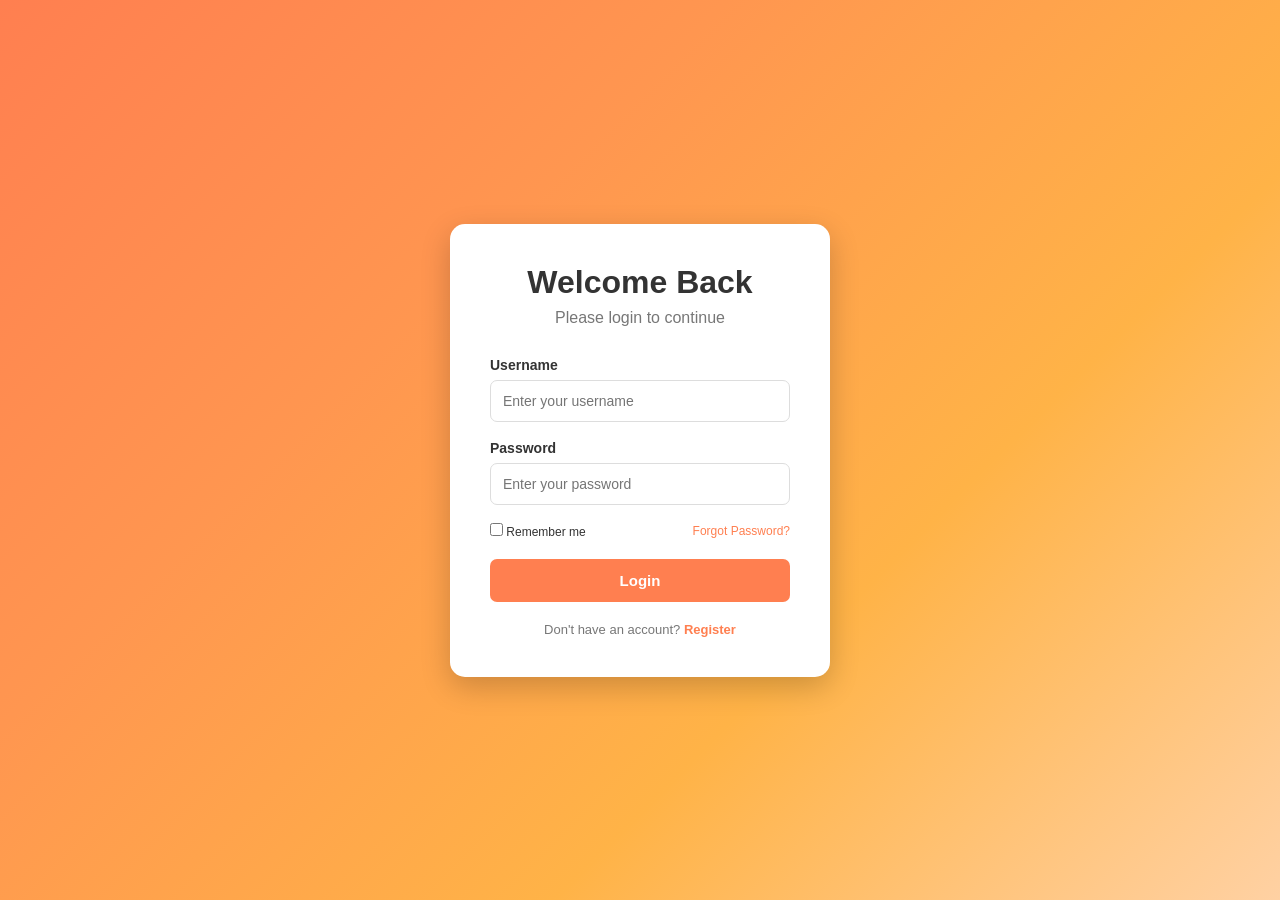
==== html/index.html @ 3bc83473 "updated" ====
<!DOCTYPE html>
<html lang="en">

<head>
    <meta charset="UTF-8">
    <meta name="viewport" content="width=device-width, initial-scale=1.0">

    <title>Login | My Portfolio</title>

    <link rel="stylesheet" href="../css/style.css">
</head>

<body class="login-page">

    <div class="login-container">

        <div class="login-box">

            <h1>Welcome Back</h1>

            <p>Please login to continue</p>

            <form action="home.html">

                <div class="input-group">

                    <label for="username">
                        Username
                    </label>

                    <input
                        type="text"
                        id="username"
                        name="username"
                        placeholder="Enter your username"
                        required
                    >

                </div>


                <div class="input-group">

                    <label for="password">
                        Password
                    </label>

                    <input
                        type="password"
                        id="password"
                        name="password"
                        placeholder="Enter your password"
                        required
                    >

                </div>


                <div class="options">

                    <label>
                        <input type="checkbox">
                        Remember me
                    </label>

                    <a href="#">
                        Forgot Password?
                    </a>

                </div>


                <button type="submit">
                    Login
                </button>


                <p class="register">
                    Don't have an account?
                    <a href="#">
                        Register
                    </a>
                </p>

            </form>

        </div>

    </div>

</body>

</html>
---- css/style.css ----
* {
    margin: 0;
    padding: 0;
    box-sizing: border-box;
}

body {
    font-family: Arial, sans-serif;
    min-height: 100vh;

    background: linear-gradient(
        135deg,
        #ff7f50,
        #ff9650,
        #ffb347,
        #ffd1a3
    );

    color: #333;
}


/* =========================
   NAVIGATION
========================= */

.navbar {
    width: 90%;
    max-width: 1100px;

    margin: auto;
    padding: 25px 0;

    display: flex;
    justify-content: space-between;
    align-items: center;
}

.logo {
    color: white;
    font-size: 24px;
}

.nav-links {
    display: flex;
    gap: 30px;

    list-style: none;
}

.nav-links a {
    color: white;

    text-decoration: none;

    font-size: 15px;

    transition: 0.3s;
}

.nav-links a:hover,
.nav-links a.active {
    border-bottom: 2px solid white;

    padding-bottom: 5px;
}


/* =========================
   LOGIN PAGE
========================= */

.login-page {
    min-height: 100vh;

    display: flex;
    justify-content: center;
    align-items: center;

    background: linear-gradient(
        135deg,
        #ff7f50,
        #ff9650,
        #ffb347,
        #ffd1a3
    );
}

.login-container {
    width: 100%;

    display: flex;
    justify-content: center;
    align-items: center;

    padding: 20px;
}

.login-box {
    width: 380px;

    background: white;

    padding: 40px;

    border-radius: 15px;

    box-shadow: 0 10px 30px rgba(0, 0, 0, 0.2);
}

.login-box h1 {
    text-align: center;

    color: #333;

    margin-bottom: 8px;
}

.login-box > p {
    text-align: center;

    color: #777;

    margin-bottom: 30px;
}

.input-group {
    margin-bottom: 18px;
}

.input-group label {
    display: block;

    margin-bottom: 7px;

    color: #333;

    font-size: 14px;

    font-weight: bold;
}

.input-group input {
    width: 100%;

    padding: 12px;

    border: 1px solid #ddd;

    border-radius: 7px;

    outline: none;

    font-size: 14px;
}

.input-group input:focus {
    border-color: #ff7f50;
}

.options {
    display: flex;

    justify-content: space-between;
    align-items: center;

    margin-bottom: 20px;

    font-size: 12px;
}

.options a {
    color: #ff7f50;

    text-decoration: none;
}

.options a:hover {
    text-decoration: underline;
}

button {
    cursor: pointer;
}

.login-box button,
.contact-form button {
    width: 100%;

    padding: 13px;

    border: none;

    border-radius: 7px;

    background: #ff7f50;

    color: white;

    font-size: 15px;

    font-weight: bold;

    transition: 0.3s;
}

.login-box button:hover,
.contact-form button:hover {
    background: #e86f45;
}

.register {
    margin-top: 20px;

    text-align: center;

    font-size: 13px;

    color: #777;
}

.register a {
    color: #ff7f50;

    text-decoration: none;

    font-weight: bold;
}


/* =========================
   PROFILE PAGE
========================= */

.hero {
    width: 90%;
    max-width: 1000px;

    min-height: calc(100vh - 90px);

    margin: auto;

    display: flex;
    justify-content: center;
    align-items: center;

    gap: 70px;
}

.profile-image {
    width: 280px;
    height: 280px;

    flex-shrink: 0;

    border-radius: 50%;

    padding: 8px;

    background: white;

    box-shadow: 0 10px 30px rgba(0, 0, 0, 0.2);
}

.profile-image img {
    width: 100%;
    height: 100%;

    object-fit: cover;

    border-radius: 50%;
}

.intro {
    max-width: 550px;
}

.hello {
    color: white;

    font-size: 14px;

    font-weight: bold;

    letter-spacing: 2px;

    margin-bottom: 10px;
}

.intro h1 {
    font-size: 45px;

    color: white;

    margin-bottom: 10px;
}

.intro h2 {
    font-size: 20px;

    color: #fff5ed;

    margin-bottom: 20px;
}

.intro p {
    line-height: 1.7;

    color: white;

    margin-bottom: 15px;
}

.motto {
    font-size: 20px;

    font-weight: bold;

    margin: 20px 0;
}

.button {
    display: inline-block;

    padding: 12px 25px;

    background: white;

    color: #ff7f50;

    border-radius: 6px;

    text-decoration: none;

    font-weight: bold;

    transition: 0.3s;
}

.button:hover {
    background: #333;

    color: white;
}


/* =========================
   GENERAL CONTENT
========================= */

.content {
    width: 90%;
    max-width: 1100px;

    margin: 50px auto;
}

.page-title {
    text-align: center;

    margin-bottom: 35px;
}

.page-title h1 {
    color: white;

    font-size: 35px;

    margin-bottom: 10px;
}

.page-title p:last-child {
    color: white;
}


/* =========================
   PROJECT CARDS
========================= */

.project-cards {
    display: grid;

    grid-template-columns: repeat(3, 1fr);

    gap: 25px;
}

.project-card {
    background: white;

    border-radius: 12px;

    overflow: hidden;

    box-shadow: 0 8px 20px rgba(0, 0, 0, 0.15);

    transition: 0.3s;
}

.project-card:hover {
    transform: translateY(-8px);
}

.project-image {
    width: 100%;

    height: 200px;

    display: block;

    object-fit: cover;
}

.project-content {
    padding: 22px;
}

.project-content h2 {
    color: #ff7f50;

    margin-bottom: 10px;
}

.project-content p {
    color: #666;

    line-height: 1.6;

    margin-bottom: 15px;
}


/* =========================
   TAGS
========================= */

.tags {
    display: flex;

    flex-wrap: wrap;

    gap: 8px;
}

.tags span {
    background: #fff0e8;

    color: #ff7f50;

    padding: 5px 10px;

    border-radius: 20px;

    font-size: 12px;
}


/* =========================
   SKILLS & HOBBIES
========================= */

.section {
    margin-top: 70px;
}

.cards {
    display: grid;

    grid-template-columns: repeat(3, 1fr);

    gap: 25px;
}

.card {
    background: white;

    padding: 25px;

    border-radius: 12px;

    box-shadow: 0 8px 20px rgba(0, 0, 0, 0.15);

    transition: 0.3s;
}

.card:hover {
    transform: translateY(-5px);
}

.card-icon {
    font-size: 35px;

    margin-bottom: 15px;
}

.card h2 {
    color: #ff7f50;

    margin-bottom: 10px;
}

.card p {
    color: #666;

    line-height: 1.6;
}

.skill-list {
    list-style: none;
}

.skill-list li {
    padding: 7px 0;

    color: #666;

    border-bottom: 1px solid #eee;
}


/* =========================
   CONTACT PAGE
========================= */

.contact-container {
    width: 90%;
    max-width: 1000px;

    margin: 70px auto;

    display: grid;

    grid-template-columns: 1fr 1fr;

    gap: 50px;
}

.contact-info h1 {
    font-size: 40px;

    color: white;

    margin-bottom: 15px;
}

.contact-info > p:not(.hello) {
    color: white;

    line-height: 1.7;

    margin-bottom: 25px;
}

.social-links {
    display: flex;

    flex-direction: column;

    gap: 15px;
}

.social-links a {
    display: block;

    padding: 12px 15px;

    background: white;

    color: #ff7f50;

    border-radius: 6px;

    text-decoration: none;

    font-weight: bold;

    transition: 0.3s;
}

.social-links a:hover {
    background: #333;

    color: white;
}


/* =========================
   CONTACT FORM
========================= */

.contact-form {
    background: white;

    padding: 30px;

    border-radius: 12px;

    box-shadow: 0 8px 20px rgba(0, 0, 0, 0.15);
}

.contact-form h2 {
    color: #ff7f50;

    margin-bottom: 20px;
}

.form-group {
    margin-bottom: 15px;
}

.form-group label {
    display: block;

    margin-bottom: 6px;

    font-size: 14px;

    font-weight: bold;
}

.form-group input,
.form-group textarea {
    width: 100%;

    padding: 12px;

    border: 1px solid #ddd;

    border-radius: 6px;

    outline: none;

    font-family: Arial, sans-serif;
}

.form-group input:focus,
.form-group textarea:focus {
    border-color: #ff7f50;
}

.form-group textarea {
    resize: vertical;
}


/* =========================
   RESPONSIVE DESIGN
========================= */

@media (max-width: 800px) {

    .navbar {
        flex-direction: column;

        gap: 15px;
    }

    .hero {
        flex-direction: column;

        text-align: center;

        gap: 30px;

        padding: 40px 0;
    }

    .intro h1 {
        font-size: 35px;
    }

    .project-cards,
    .cards {
        grid-template-columns: 1fr;
    }

    .contact-container {
        grid-template-columns: 1fr;

        margin: 40px auto;
    }

}

@media (max-width: 500px) {

    .profile-image {
        width: 220px;

        height: 220px;
    }

    .intro h1 {
        font-size: 30px;
    }

    .nav-links {
        gap: 15px;
    }

    .login-box {
        padding: 30px 25px;
    }

}
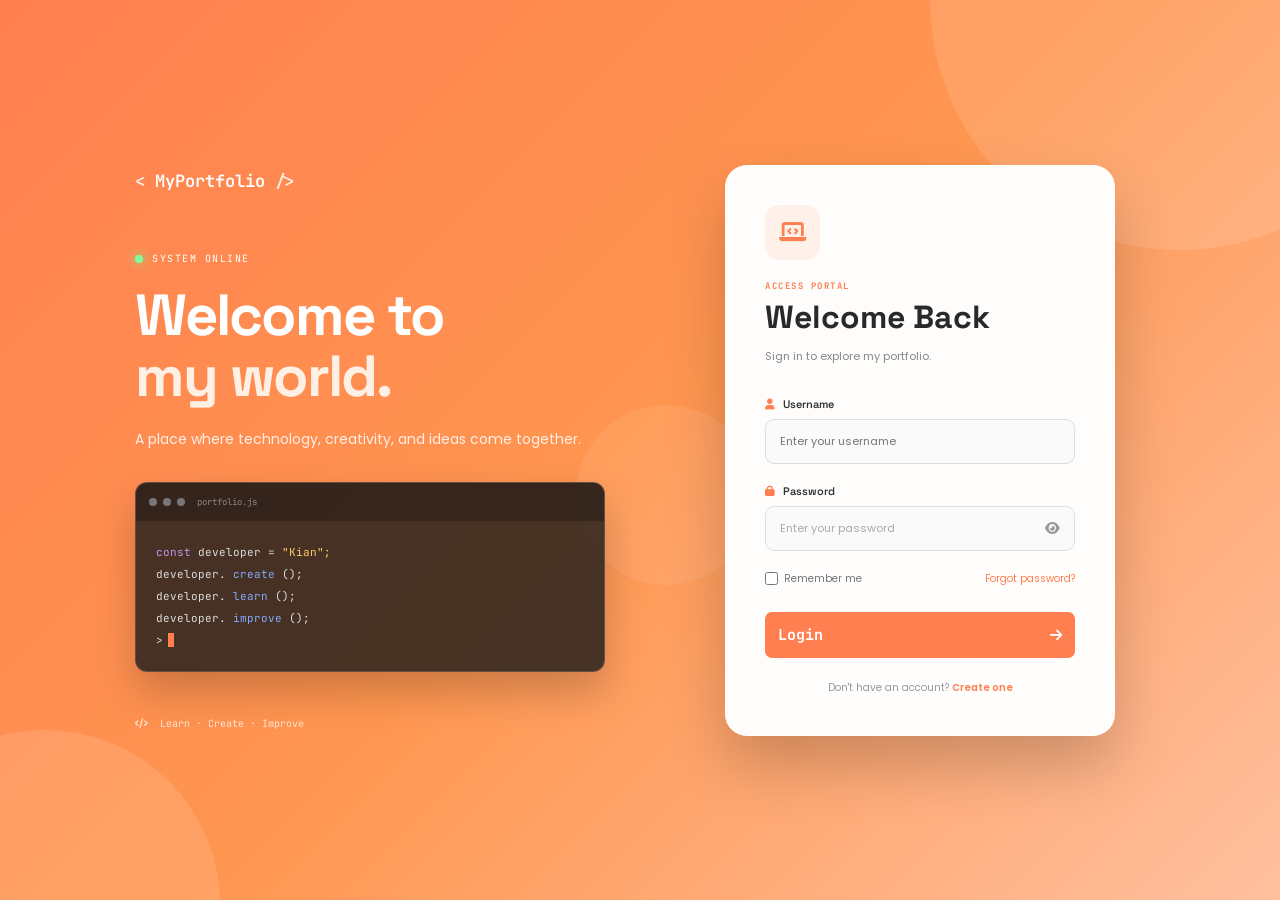
==== commit c6254512: "mao najud ni" ====
--- a/html/index.html
+++ b/html/index.html
@@ -2,91 +2,465 @@
 <html lang="en">
 
 <head>
+
     <meta charset="UTF-8">
-    <meta name="viewport" content="width=device-width, initial-scale=1.0">
+
+    <meta
+        name="viewport"
+        content="width=device-width, initial-scale=1.0"
+    >
 
     <title>Login | My Portfolio</title>
 
-    <link rel="stylesheet" href="../css/style.css">
+
+    <link rel="preconnect" href="https://fonts.googleapis.com">
+
+    <link
+        rel="preconnect"
+        href="https://fonts.gstatic.com"
+        crossorigin
+    >
+
+    <link
+        href="https://fonts.googleapis.com/css2?family=JetBrains+Mono:wght@400;500;600;700&family=Poppins:wght@300;400;500;600;700&family=Space+Grotesk:wght@400;500;600;700&display=swap"
+        rel="stylesheet"
+    >
+
+
+    <link
+        rel="stylesheet"
+        href="https://cdnjs.cloudflare.com/ajax/libs/font-awesome/6.5.2/css/all.min.css"
+    >
+
+
+    <link
+        rel="stylesheet"
+        href="../css/style.css"
+    >
+
+    <link
+        rel="stylesheet"
+        href="../css/index.css"
+    >
+
 </head>
 
+
 <body class="login-page">
 
-    <div class="login-container">
-
-        <div class="login-box">
-
-            <h1>Welcome Back</h1>
-
-            <p>Please login to continue</p>
-
-            <form action="home.html">
-
-                <div class="input-group">
-
-                    <label for="username">
-                        Username
-                    </label>
-
-                    <input
-                        type="text"
-                        id="username"
-                        name="username"
-                        placeholder="Enter your username"
-                        required
+
+
+    <div class="login-background">
+
+        <div class="circle circle-one"></div>
+
+        <div class="circle circle-two"></div>
+
+        <div class="circle circle-three"></div>
+
+    </div>
+
+
+
+
+    <main class="login-container">
+
+
+        <section class="login-intro">
+
+
+            <div class="brand">
+
+                <span>&lt;</span>
+
+                MyPortfolio
+
+                <span>/&gt;</span>
+
+            </div>
+
+
+            <div class="intro-content">
+
+
+                <p class="terminal-label">
+
+                    <span class="terminal-dot"></span>
+
+                    SYSTEM ONLINE
+
+                </p>
+
+
+                <h1>
+
+                    Welcome to
+
+                    <span>
+                        my world.
+                    </span>
+
+                </h1>
+
+
+                <p class="intro-description">
+
+                    A place where technology,
+                    creativity, and ideas come together.
+
+                </p>
+
+
+                <!-- CODE WINDOW -->
+
+                <div class="code-preview">
+
+
+                    <div class="code-header">
+
+                        <div class="window-buttons">
+
+                            <span></span>
+                            <span></span>
+                            <span></span>
+
+                        </div>
+
+
+                        <small>
+                            portfolio.js
+                        </small>
+
+                    </div>
+
+
+                    <div class="code-body">
+
+                        <p>
+                            <span class="code-purple">
+                                const
+                            </span>
+
+                            developer =
+
+                            <span class="code-orange">
+                                "Kian";
+                            </span>
+                        </p>
+
+
+                        <p>
+
+                            developer.
+
+                            <span class="code-yellow">
+                                create
+                            </span>();
+
+                        </p>
+
+
+                        <p>
+
+                            developer.
+
+                            <span class="code-yellow">
+                                learn
+                            </span>();
+
+                        </p>
+
+
+                        <p>
+
+                            developer.
+
+                            <span class="code-yellow">
+                                improve
+                            </span>();
+
+                        </p>
+
+
+                        <p class="cursor-line">
+
+                            &gt;
+
+                            <span class="cursor"></span>
+
+                        </p>
+
+                    </div>
+
+                </div>
+
+            </div>
+
+
+            <p class="login-footer">
+
+                <i class="fa-solid fa-code"></i>
+
+                Learn · Create · Improve
+
+            </p>
+
+
+        </section>
+
+
+
+        <!-- =================================
+             RIGHT SIDE
+        ================================== -->
+
+        <section class="login-form-section">
+
+
+            <div class="login-box">
+
+
+                <!-- ICON -->
+
+                <div class="login-icon">
+
+                    <i class="fa-solid fa-laptop-code"></i>
+
+                </div>
+
+
+                <!-- HEADING -->
+
+                <div class="login-heading">
+
+                    <p>
+                        ACCESS PORTAL
+                    </p>
+
+
+                    <h2>
+                        Welcome Back
+                    </h2>
+
+
+                    <span>
+                        Sign in to explore my portfolio.
+                    </span>
+
+                </div>
+
+
+
+                <!-- FORM -->
+
+                <form
+                    action="home.html"
+                    method="get"
+                >
+
+
+                    <!-- USERNAME -->
+
+                    <div class="input-group">
+
+                        <label for="username">
+
+                            <i class="fa-solid fa-user"></i>
+
+                            Username
+
+                        </label>
+
+
+                        <input
+                            type="text"
+                            id="username"
+                            name="username"
+                            placeholder="Enter your username"
+                            autocomplete="username"
+                            required
+                        >
+
+                    </div>
+
+
+
+                    <!-- PASSWORD -->
+
+                    <div class="input-group">
+
+                        <label for="password">
+
+                            <i class="fa-solid fa-lock"></i>
+
+                            Password
+
+                        </label>
+
+
+                        <div class="password-field">
+
+
+                            <input
+                                type="password"
+                                id="password"
+                                name="password"
+                                placeholder="Enter your password"
+                                autocomplete="current-password"
+                                required
+                            >
+
+
+                            <!-- EYE BUTTON -->
+
+                            <button
+                                type="button"
+                                class="eye-button"
+                                id="togglePassword"
+                                aria-label="Show password"
+                            >
+
+                                <i
+                                    class="fa-solid fa-eye"
+                                    id="eye-icon"
+                                ></i>
+
+                            </button>
+
+
+                        </div>
+
+                    </div>
+
+
+
+                    <!-- OPTIONS -->
+
+                    <div class="options">
+
+                        <label class="remember">
+
+                            <input
+                                type="checkbox"
+                                name="remember"
+                            >
+
+                            <span>
+                                Remember me
+                            </span>
+
+                        </label>
+
+
+                        <a href="#">
+                            Forgot password?
+                        </a>
+
+                    </div>
+
+
+
+                    <!-- LOGIN BUTTON -->
+
+                    <button
+                        type="submit"
+                        class="login-button"
                     >
 
-                </div>
-
-
-                <div class="input-group">
-
-                    <label for="password">
-                        Password
-                    </label>
-
-                    <input
-                        type="password"
-                        id="password"
-                        name="password"
-                        placeholder="Enter your password"
-                        required
-                    >
-
-                </div>
-
-
-                <div class="options">
-
-                    <label>
-                        <input type="checkbox">
-                        Remember me
-                    </label>
-
-                    <a href="#">
-                        Forgot Password?
-                    </a>
-
-                </div>
-
-
-                <button type="submit">
-                    Login
-                </button>
-
-
-                <p class="register">
-                    Don't have an account?
-                    <a href="#">
-                        Register
-                    </a>
-                </p>
-
-            </form>
-
-        </div>
-
-    </div>
+                        <span>
+                            Login
+                        </span>
+
+                        <i class="fa-solid fa-arrow-right"></i>
+
+                    </button>
+
+
+
+                    <!-- REGISTER -->
+
+                    <p class="register">
+
+                        Don't have an account?
+
+                        <a href="#">
+                            Create one
+                        </a>
+
+                    </p>
+
+
+                </form>
+
+            </div>
+
+        </section>
+
+    </main>
+
+
+
+    <!-- PASSWORD SCRIPT -->
+
+    <script>
+
+        const passwordInput =
+            document.getElementById("password");
+
+        const togglePassword =
+            document.getElementById("togglePassword");
+
+        const eyeIcon =
+            document.getElementById("eye-icon");
+
+
+        togglePassword.addEventListener(
+            "click",
+            function () {
+
+                if (
+                    passwordInput.type === "password"
+                ) {
+
+                    passwordInput.type = "text";
+
+                    eyeIcon.classList.remove(
+                        "fa-eye"
+                    );
+
+                    eyeIcon.classList.add(
+                        "fa-eye-slash"
+                    );
+
+                    togglePassword.setAttribute(
+                        "aria-label",
+                        "Hide password"
+                    );
+
+                } else {
+
+                    passwordInput.type = "password";
+
+                    eyeIcon.classList.remove(
+                        "fa-eye-slash"
+                    );
+
+                    eyeIcon.classList.add(
+                        "fa-eye"
+                    );
+
+                    togglePassword.setAttribute(
+                        "aria-label",
+                        "Show password"
+                    );
+
+                }
+
+            }
+        );
+
+    </script>
+
 
 </body>
 
--- a/css/style.css
+++ b/css/style.css
@@ -1,3 +1,7 @@
+html {
+    scroll-behavior: smooth;
+}
+
 * {
     margin: 0;
     padding: 0;
--- a/css/index.css
+++ b/css/index.css
@@ -0,0 +1,965 @@
+/* =========================================
+   LOGIN PAGE
+========================================= */
+
+.login-page {
+
+    min-height: 100vh;
+
+    margin: 0;
+
+    background:
+        linear-gradient(
+            135deg,
+            #ff7f50,
+            #ff9650,
+            #ffc09f
+        );
+
+    font-family: 'Poppins', sans-serif;
+
+    overflow-x: hidden;
+}
+
+
+/* =========================================
+   BACKGROUND CIRCLES
+========================================= */
+
+.login-background {
+
+    position: fixed;
+
+    inset: 0;
+
+    overflow: hidden;
+
+    pointer-events: none;
+
+    z-index: 0;
+}
+
+
+.circle {
+
+    position: absolute;
+
+    border-radius: 50%;
+
+    background: rgba(255, 255, 255, 0.12);
+}
+
+
+.circle-one {
+
+    width: 500px;
+
+    height: 500px;
+
+    top: -250px;
+
+    right: -150px;
+}
+
+
+.circle-two {
+
+    width: 350px;
+
+    height: 350px;
+
+    bottom: -180px;
+
+    left: -130px;
+}
+
+
+.circle-three {
+
+    width: 180px;
+
+    height: 180px;
+
+    top: 45%;
+
+    left: 45%;
+
+    background: rgba(255, 255, 255, 0.08);
+}
+
+
+/* =========================================
+   MAIN CONTAINER
+========================================= */
+
+.login-container {
+
+    position: relative;
+
+    z-index: 2;
+
+    width: 90%;
+
+    max-width: 1050px;
+
+    min-height: 100vh;
+
+    margin: auto;
+
+    display: grid;
+
+    grid-template-columns: 1fr 0.9fr;
+
+    align-items: center;
+
+    gap: 60px;
+}
+
+
+/* =========================================
+   LEFT SIDE
+========================================= */
+
+.login-intro {
+
+    color: white;
+}
+
+
+.brand {
+
+    margin-bottom: 60px;
+
+    font-family: 'JetBrains Mono', monospace;
+
+    font-size: 17px;
+
+    font-weight: 600;
+}
+
+
+.brand span {
+
+    color: #fff0e5;
+}
+
+
+.intro-content {
+
+    max-width: 520px;
+}
+
+
+.terminal-label {
+
+    display: flex;
+
+    align-items: center;
+
+    gap: 9px;
+
+    margin-bottom: 20px;
+
+    font-family: 'JetBrains Mono', monospace;
+
+    font-size: 10px;
+
+    letter-spacing: 1.5px;
+}
+
+
+.terminal-dot {
+
+    width: 8px;
+
+    height: 8px;
+
+    border-radius: 50%;
+
+    background: #7cff9b;
+
+    box-shadow: 0 0 12px #7cff9b;
+}
+
+
+.intro-content h1 {
+
+    margin: 0 0 20px;
+
+    font-family: 'Space Grotesk', sans-serif;
+
+    font-size: 58px;
+
+    line-height: 1.05;
+
+    letter-spacing: -2px;
+}
+
+
+.intro-content h1 span {
+
+    display: block;
+
+    color: #fff0e5;
+}
+
+
+.intro-description {
+
+    max-width: 450px;
+
+    margin-bottom: 30px;
+
+    color: rgba(255, 255, 255, 0.85);
+
+    font-size: 14px;
+
+    line-height: 1.8;
+}
+
+
+/* =========================================
+   CODE WINDOW
+========================================= */
+
+.code-preview {
+
+    width: 100%;
+
+    max-width: 470px;
+
+    overflow: hidden;
+
+    border: 1px solid rgba(255, 255, 255, 0.15);
+
+    border-radius: 12px;
+
+    background: rgba(25, 25, 25, 0.8);
+
+    box-shadow:
+        0 20px 40px rgba(0, 0, 0, 0.2);
+}
+
+
+.code-header {
+
+    height: 38px;
+
+    display: flex;
+
+    align-items: center;
+
+    padding: 0 13px;
+
+    background: rgba(0, 0, 0, 0.25);
+}
+
+
+.window-buttons {
+
+    display: flex;
+
+    gap: 6px;
+}
+
+
+.window-buttons span {
+
+    width: 8px;
+
+    height: 8px;
+
+    border-radius: 50%;
+
+    background: #777;
+}
+
+
+.code-header small {
+
+    margin-left: 12px;
+
+    color: #888;
+
+    font-family: 'JetBrains Mono', monospace;
+
+    font-size: 9px;
+}
+
+
+.code-body {
+
+    padding: 20px;
+}
+
+
+.code-body p {
+
+    margin: 0;
+
+    color: #ddd;
+
+    font-family: 'JetBrains Mono', monospace;
+
+    font-size: 11px;
+
+    line-height: 2;
+}
+
+
+.code-purple {
+
+    color: #c792ea;
+}
+
+
+.code-orange {
+
+    color: #ffcb6b;
+}
+
+
+.code-yellow {
+
+    color: #82aaff;
+}
+
+
+.cursor-line {
+
+    display: flex;
+
+    align-items: center;
+
+    gap: 5px;
+}
+
+
+.cursor {
+
+    width: 6px;
+
+    height: 14px;
+
+    display: inline-block;
+
+    background: #ff7f50;
+
+    animation: blink 1s infinite;
+}
+
+
+@keyframes blink {
+
+    0%,
+    50% {
+        opacity: 1;
+    }
+
+    51%,
+    100% {
+        opacity: 0;
+    }
+
+}
+
+
+/* =========================================
+   FOOTER
+========================================= */
+
+.login-footer {
+
+    margin-top: 45px;
+
+    color: rgba(255, 255, 255, 0.75);
+
+    font-family: 'JetBrains Mono', monospace;
+
+    font-size: 10px;
+}
+
+
+.login-footer i {
+
+    margin-right: 6px;
+}
+
+
+/* =========================================
+   LOGIN FORM SECTION
+========================================= */
+
+.login-form-section {
+
+    display: flex;
+
+    justify-content: center;
+}
+
+
+.login-box {
+
+    width: 100%;
+
+    max-width: 390px;
+
+    padding: 40px;
+
+    box-sizing: border-box;
+
+    border-radius: 22px;
+
+    background: rgba(255, 255, 255, 0.98);
+
+    box-shadow:
+        0 30px 60px rgba(0, 0, 0, 0.20);
+}
+
+
+/* =========================================
+   LOGIN ICON
+========================================= */
+
+.login-icon {
+
+    width: 55px;
+
+    height: 55px;
+
+    display: flex;
+
+    align-items: center;
+
+    justify-content: center;
+
+    margin-bottom: 20px;
+
+    border-radius: 14px;
+
+    background: #fff1e9;
+
+    color: #ff7f50;
+
+    font-size: 22px;
+}
+
+
+/* =========================================
+   LOGIN HEADING
+========================================= */
+
+.login-heading {
+
+    margin-bottom: 30px;
+}
+
+
+.login-heading p {
+
+    margin: 0 0 5px;
+
+    color: #ff7f50;
+
+    font-family: 'JetBrains Mono', monospace;
+
+    font-size: 9px;
+
+    font-weight: bold;
+
+    letter-spacing: 1.5px;
+}
+
+
+.login-heading h2 {
+
+    margin: 0 0 5px;
+
+    color: #292929;
+
+    font-family: 'Space Grotesk', sans-serif;
+
+    font-size: 32px;
+}
+
+
+.login-heading span {
+
+    color: #888;
+
+    font-size: 11px;
+}
+
+
+/* =========================================
+   INPUT GROUP
+========================================= */
+
+.input-group {
+
+    margin-bottom: 20px;
+}
+
+
+.input-group label {
+
+    display: block;
+
+    margin-bottom: 8px;
+
+    color: #333;
+
+    font-family: 'Space Grotesk', sans-serif;
+
+    font-size: 11px;
+
+    font-weight: 600;
+}
+
+
+.input-group label i {
+
+    margin-right: 5px;
+
+    color: #ff7f50;
+}
+
+
+/* =========================================
+   NORMAL INPUT
+========================================= */
+
+.input-group > input {
+
+    display: block;
+
+    width: 100%;
+
+    height: 45px;
+
+    box-sizing: border-box;
+
+    padding: 0 14px;
+
+    border: 1px solid #dedede;
+
+    border-radius: 9px;
+
+    outline: none;
+
+    background: #fafafa;
+
+    color: #333;
+
+    font-family: 'Poppins', sans-serif;
+
+    font-size: 11px;
+
+    transition: 0.3s;
+}
+
+
+.input-group > input:focus {
+
+    border-color: #ff7f50;
+
+    background: #fff;
+
+    box-shadow:
+        0 0 0 3px rgba(255, 127, 80, 0.12);
+}
+
+
+/* =========================================
+   PASSWORD FIELD
+========================================= */
+
+.password-field {
+
+    position: relative;
+
+    width: 100%;
+
+    height: 45px;
+}
+
+
+/* PASSWORD INPUT */
+
+.password-field input {
+
+    display: block;
+
+    width: 100%;
+
+    height: 45px;
+
+    box-sizing: border-box;
+
+    padding: 0 48px 0 14px;
+
+    border: 1px solid #dedede;
+
+    border-radius: 9px;
+
+    outline: none;
+
+    background: #fafafa;
+
+    color: #333;
+
+    font-family: 'Poppins', sans-serif;
+
+    font-size: 11px;
+
+    transition: 0.3s;
+}
+
+
+.password-field input:focus {
+
+    border-color: #ff7f50;
+
+    background: #fff;
+
+    box-shadow:
+        0 0 0 3px rgba(255, 127, 80, 0.12);
+}
+
+
+.password-field input::placeholder {
+
+    color: #aaa;
+}
+
+
+/* =========================================
+   EYE BUTTON
+========================================= */
+
+/*
+   IMPORTANT:
+   This button is completely separated
+   from the Login button styles.
+*/
+
+.password-field .eye-button {
+
+    position: absolute;
+
+    top: 50%;
+
+    right: 8px;
+
+    transform: translateY(-50%);
+
+    width: 30px;
+
+    height: 30px;
+
+    min-width: 30px;
+
+    max-width: 30px;
+
+    min-height: 30px;
+
+    max-height: 30px;
+
+    padding: 0;
+
+    margin: 0;
+
+    display: flex;
+
+    align-items: center;
+
+    justify-content: center;
+
+    border: 0;
+
+    border-radius: 50%;
+
+    outline: none;
+
+    background: transparent;
+
+    color: #999;
+
+    box-shadow: none;
+
+    cursor: pointer;
+
+    z-index: 10;
+}
+
+
+.password-field .eye-button:hover {
+
+    background: #fff1e9;
+
+    color: #ff7f50;
+
+    transform: translateY(-50%);
+}
+
+
+.password-field .eye-button:focus {
+
+    outline: none;
+
+    box-shadow: none;
+}
+
+
+.password-field .eye-button i {
+
+    display: block;
+
+    position: static;
+
+    width: auto;
+
+    height: auto;
+
+    padding: 0;
+
+    margin: 0;
+
+    background: transparent;
+
+    color: inherit;
+
+    font-size: 13px;
+
+    pointer-events: none;
+}
+
+
+/* =========================================
+   OPTIONS
+========================================= */
+
+.options {
+
+    display: flex;
+
+    justify-content: space-between;
+
+    align-items: center;
+
+    margin-bottom: 25px;
+
+    font-size: 10px;
+}
+
+
+.remember {
+
+    display: flex;
+
+    align-items: center;
+
+    gap: 6px;
+
+    color: #777;
+}
+
+
+.remember input {
+
+    margin: 0;
+
+    accent-color: #ff7f50;
+}
+
+
+.options a {
+
+    color: #ff7f50;
+
+    text-decoration: none;
+}
+
+
+.options a:hover {
+
+    text-decoration: underline;
+}
+
+
+/* =========================================
+   LOGIN BUTTON
+========================================= */
+
+.login-button {
+
+    width: 100%;
+
+    height: 46px;
+
+    display: flex;
+
+    align-items: center;
+
+    justify-content: space-between;
+
+    padding: 0 17px;
+
+    border: none;
+
+    border-radius: 9px;
+
+    background: #ff7f50;
+
+    color: white;
+
+    font-family: 'JetBrains Mono', monospace;
+
+    font-size: 11px;
+
+    font-weight: bold;
+
+    cursor: pointer;
+
+    transition: 0.3s;
+}
+
+
+.login-button:hover {
+
+    background: #333;
+
+    transform: translateY(-2px);
+}
+
+
+.login-button i {
+
+    font-size: 14px;
+}
+
+
+/* =========================================
+   REGISTER
+========================================= */
+
+.register {
+
+    margin-top: 22px;
+
+    color: #999;
+
+    text-align: center;
+
+    font-size: 10px;
+}
+
+
+.register a {
+
+    color: #ff7f50;
+
+    font-weight: 600;
+
+    text-decoration: none;
+}
+
+
+.register a:hover {
+
+    text-decoration: underline;
+}
+
+
+/* =========================================
+   RESPONSIVE
+========================================= */
+
+@media (max-width: 850px) {
+
+    .login-container {
+
+        width: 88%;
+
+        min-height: auto;
+
+        padding: 50px 0;
+
+        grid-template-columns: 1fr;
+
+        gap: 45px;
+    }
+
+
+    .login-intro {
+
+        text-align: center;
+    }
+
+
+    .brand {
+
+        margin-bottom: 40px;
+    }
+
+
+    .intro-content {
+
+        margin: auto;
+    }
+
+
+    .terminal-label {
+
+        justify-content: center;
+    }
+
+
+    .intro-content h1 {
+
+        font-size: 45px;
+    }
+
+
+    .code-preview {
+
+        margin: auto;
+
+        text-align: left;
+    }
+
+
+    .login-footer {
+
+        margin-top: 30px;
+    }
+
+}
+
+
+@media (max-width: 500px) {
+
+    .login-container {
+
+        width: 90%;
+    }
+
+
+    .intro-content h1 {
+
+        font-size: 38px;
+    }
+
+
+    .login-box {
+
+        padding: 28px;
+    }
+
+
+    .code-preview {
+
+        display: none;
+    }
+
+}
